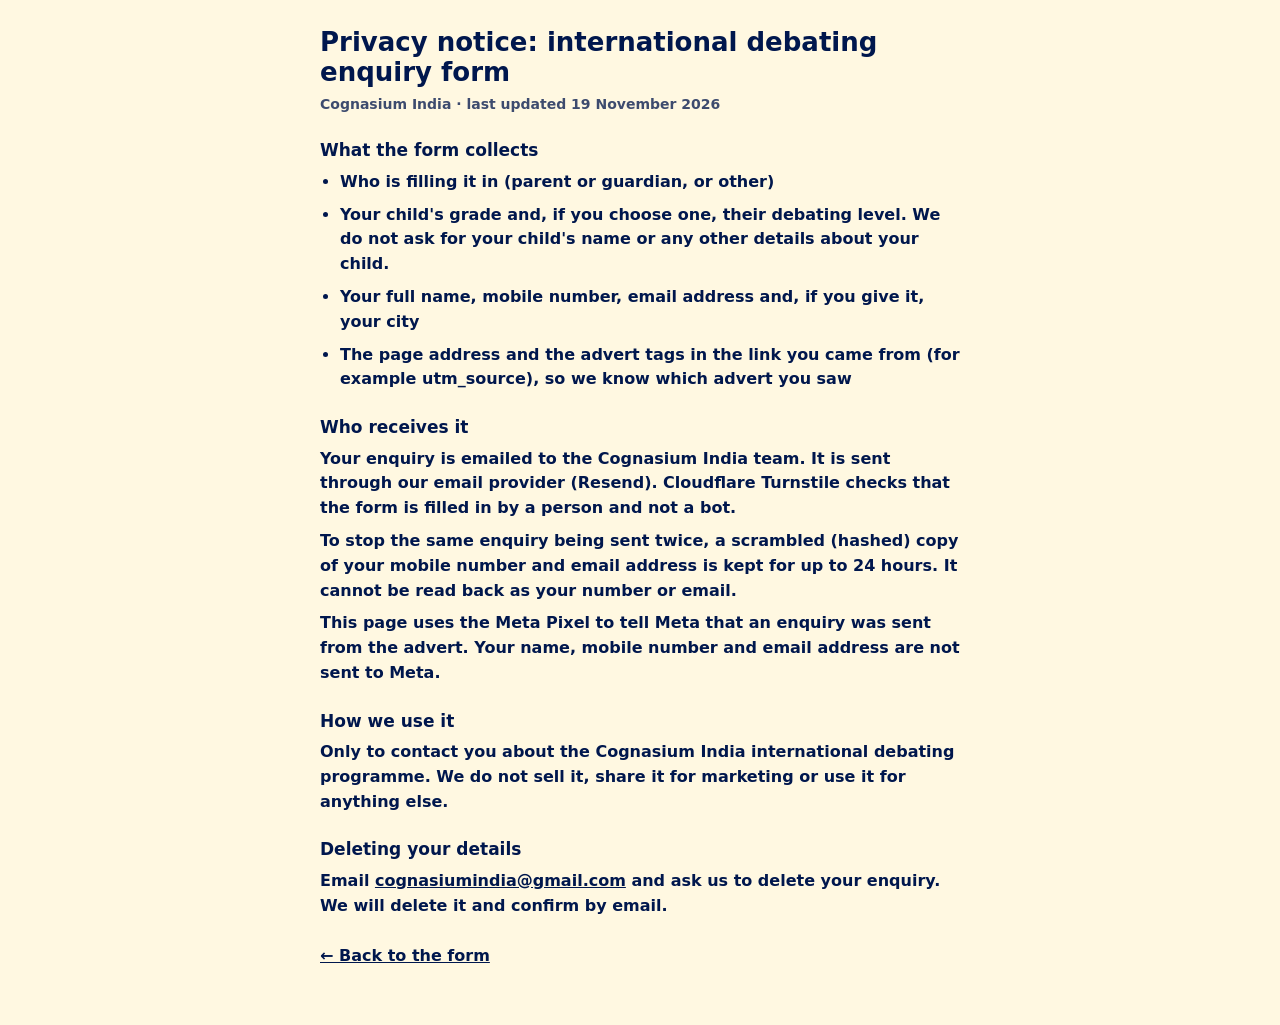
==== privacy.html @ bdae22ad "Replace WhatsApp with a 2-step enquiry form that emails leads The WhatsApp button brought junk (rand" ====
<!DOCTYPE html>
<html lang="en-IN">
<head>
  <meta charset="utf-8">
  <meta name="viewport" content="width=device-width, initial-scale=1">
  <title>Privacy notice | Cognasium India international debating</title>
  <meta name="robots" content="noindex, nofollow">
  <meta name="theme-color" content="#FFD51F">
  <link rel="icon" type="image/png" sizes="32x32" href="assets/favicon-32.png">
  <style>
    body { margin: 0; background: #FFF8E1; color: #00174D; font: 600 16px/1.55 Nunito, system-ui, -apple-system, "Segoe UI", sans-serif; }
    main { max-width: 640px; margin: 0 auto; padding: 28px 20px 48px; }
    h1 { font-size: 26px; line-height: 1.15; margin: 0 0 6px; }
    h2 { font-size: 17px; margin: 22px 0 6px; }
    p, li { margin: 0 0 8px; }
    ul { padding-left: 20px; margin: 0 0 8px; }
    .meta { color: #3D4B6E; font-size: 14px; margin-bottom: 18px; }
    a { color: #00174D; font-weight: 800; }
  </style>
</head>
<body>
<main>
  <h1>Privacy notice: international debating enquiry form</h1>
  <p class="meta">Cognasium India · last updated 19 November 2026</p>

  <h2>What the form collects</h2>
  <ul>
    <li>Who is filling it in (parent or guardian, or other)</li>
    <li>Your child's grade and, if you choose one, their debating level. We do not ask for your child's name or any other details about your child.</li>
    <li>Your full name, mobile number, email address and, if you give it, your city</li>
    <li>The page address and the advert tags in the link you came from (for example utm_source), so we know which advert you saw</li>
  </ul>

  <h2>Who receives it</h2>
  <p>Your enquiry is emailed to the Cognasium India team. It is sent through our email provider (Resend). Cloudflare Turnstile checks that the form is filled in by a person and not a bot.</p>
  <p>To stop the same enquiry being sent twice, a scrambled (hashed) copy of your mobile number and email address is kept for up to 24 hours. It cannot be read back as your number or email.</p>
  <p>This page uses the Meta Pixel to tell Meta that an enquiry was sent from the advert. Your name, mobile number and email address are not sent to Meta.</p>

  <h2>How we use it</h2>
  <p>Only to contact you about the Cognasium India international debating programme. We do not sell it, share it for marketing or use it for anything else.</p>

  <h2>Deleting your details</h2>
  <p>Email <a href="mailto:cognasiumindia@gmail.com">cognasiumindia@gmail.com</a> and ask us to delete your enquiry. We will delete it and confirm by email.</p>

  <p style="margin-top:26px"><a href="./">&larr; Back to the form</a></p>
</main>
</body>
</html>
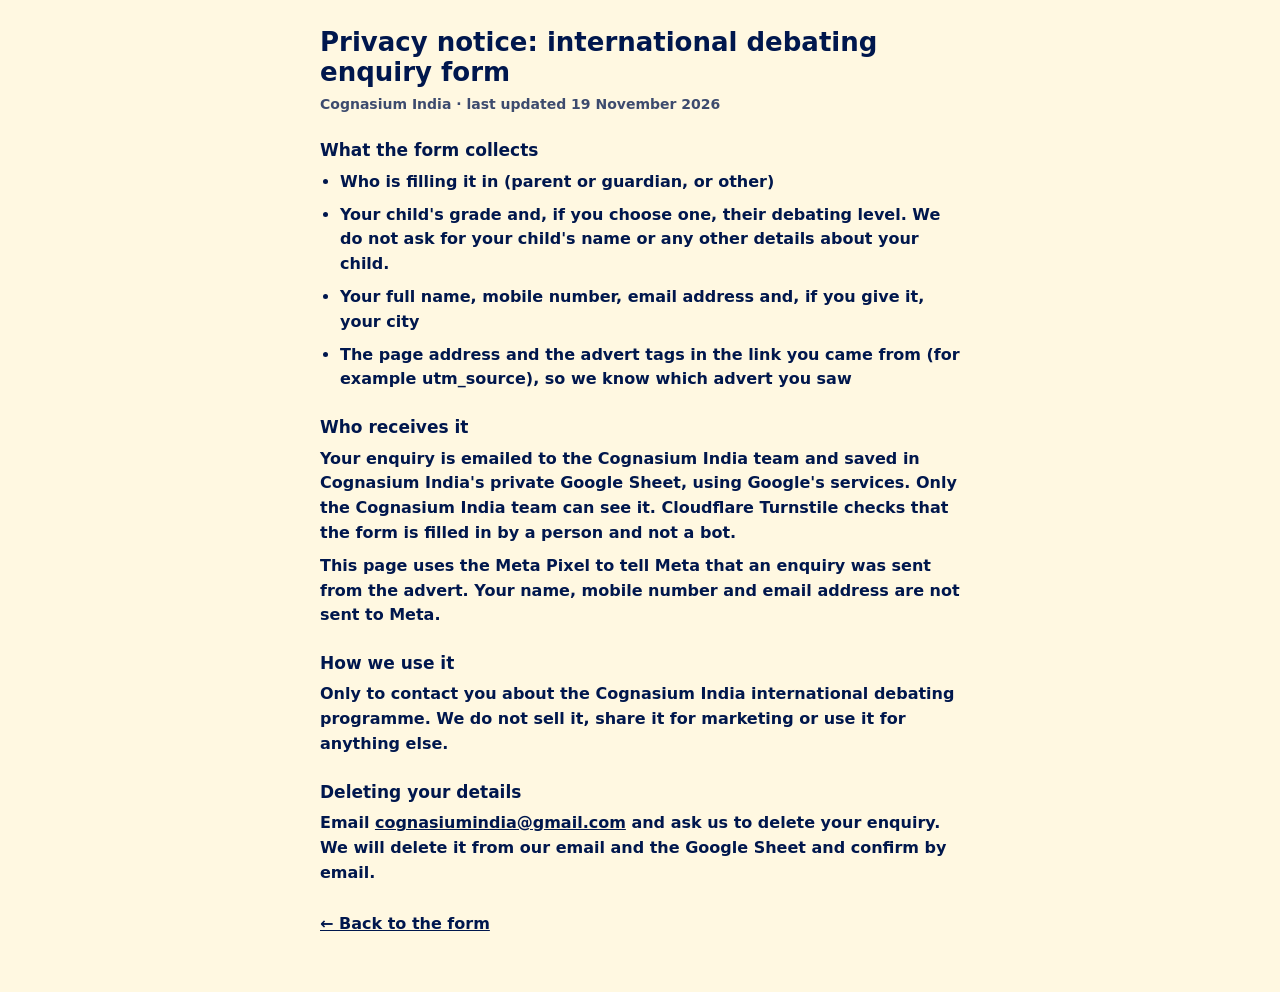
==== commit 84944d03: "Send leads free via Google Apps Script + Sheet instead of Resend - api/lead.js keeps every check and" ====
--- a/privacy.html
+++ b/privacy.html
@@ -32,15 +32,14 @@
   </ul>
 
   <h2>Who receives it</h2>
-  <p>Your enquiry is emailed to the Cognasium India team. It is sent through our email provider (Resend). Cloudflare Turnstile checks that the form is filled in by a person and not a bot.</p>
-  <p>To stop the same enquiry being sent twice, a scrambled (hashed) copy of your mobile number and email address is kept for up to 24 hours. It cannot be read back as your number or email.</p>
+  <p>Your enquiry is emailed to the Cognasium India team and saved in Cognasium India's private Google Sheet, using Google's services. Only the Cognasium India team can see it. Cloudflare Turnstile checks that the form is filled in by a person and not a bot.</p>
   <p>This page uses the Meta Pixel to tell Meta that an enquiry was sent from the advert. Your name, mobile number and email address are not sent to Meta.</p>
 
   <h2>How we use it</h2>
   <p>Only to contact you about the Cognasium India international debating programme. We do not sell it, share it for marketing or use it for anything else.</p>
 
   <h2>Deleting your details</h2>
-  <p>Email <a href="mailto:cognasiumindia@gmail.com">cognasiumindia@gmail.com</a> and ask us to delete your enquiry. We will delete it and confirm by email.</p>
+  <p>Email <a href="mailto:cognasiumindia@gmail.com">cognasiumindia@gmail.com</a> and ask us to delete your enquiry. We will delete it from our email and the Google Sheet and confirm by email.</p>
 
   <p style="margin-top:26px"><a href="./">&larr; Back to the form</a></p>
 </main>
